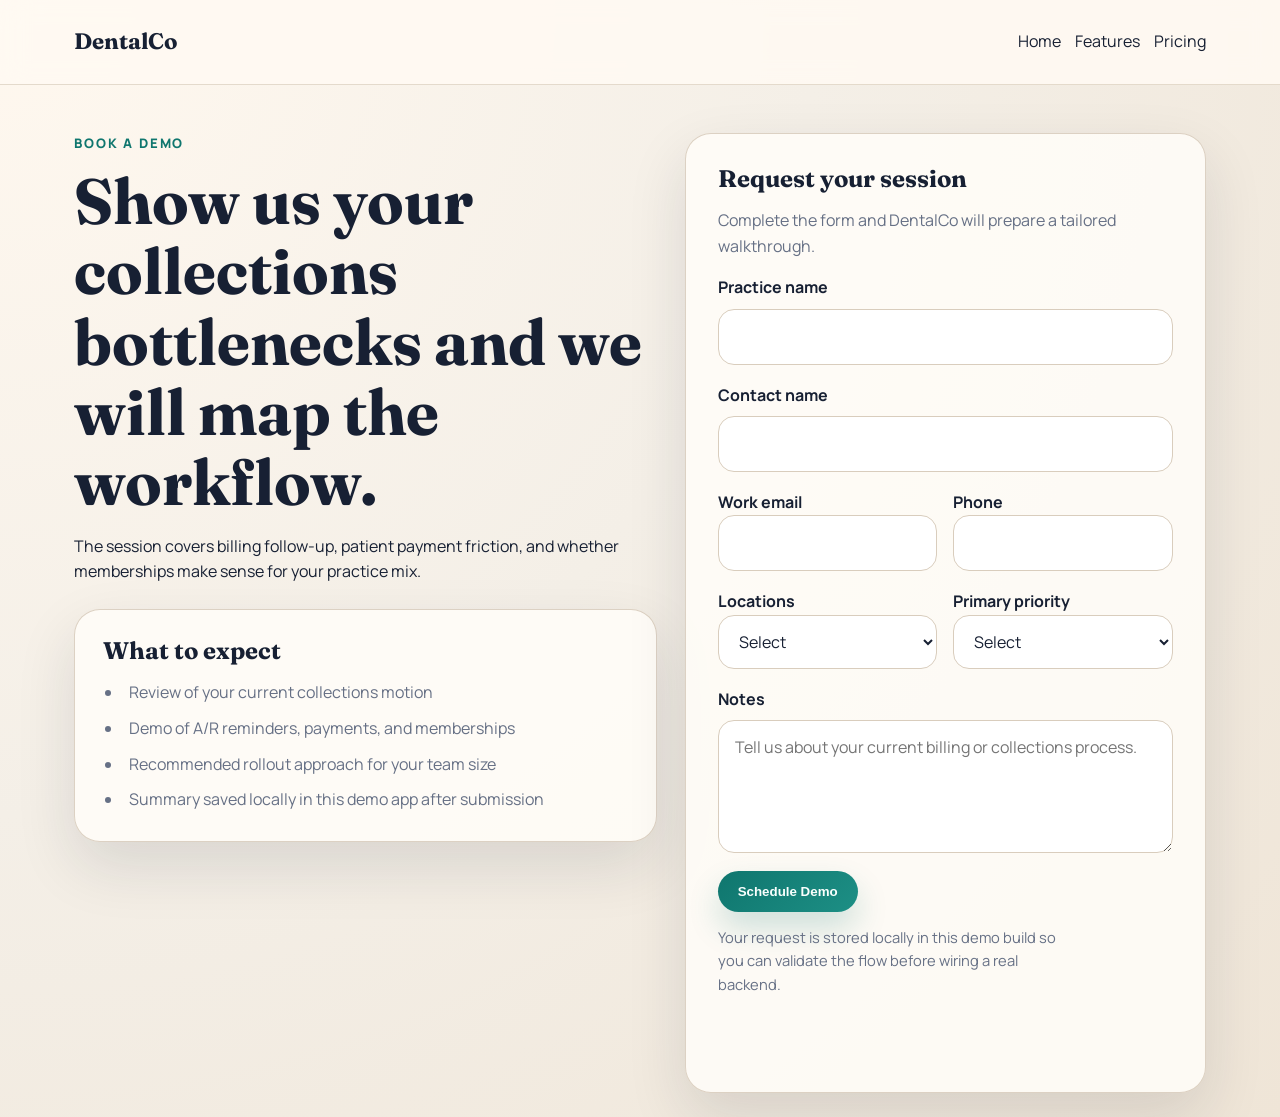
==== demo.html @ d05472b6 "Add files via upload" ====
<!DOCTYPE html>
<html lang="en">
<head>
<meta charset="UTF-8">
<meta name="viewport" content="width=device-width, initial-scale=1.0">
<meta name="description" content="Book a DentalCo demo to review collections workflows, patient payments, and membership opportunities.">
<title>Book Demo | DentalCo</title>
<link rel="stylesheet" href="styles.css">
</head>
<body>
<header class="navbar">
<div class="container nav-content">
<a href="index.html" class="logo">DentalCo</a>
<nav aria-label="Primary navigation">
<a href="index.html">Home</a>
<a href="features.html">Features</a>
<a href="pricing.html">Pricing</a>
</nav>
</div>
</header>

<section class="contact container demo-layout">
<div class="demo-copy">
<p class="eyebrow">Book a demo</p>
<h1>Show us your collections bottlenecks and we will map the workflow.</h1>
<p>The session covers billing follow-up, patient payment friction, and whether memberships make sense for your practice mix.</p>
<div class="demo-benefits card">
<h2>What to expect</h2>
<ul class="feature-checklist">
<li>Review of your current collections motion</li>
<li>Demo of A/R reminders, payments, and memberships</li>
<li>Recommended rollout approach for your team size</li>
<li>Summary saved locally in this demo app after submission</li>
</ul>
</div>
</div>
<div class="card form-card">
<h2>Request your session</h2>
<p class="form-intro">Complete the form and DentalCo will prepare a tailored walkthrough.</p>
<form id="demoForm" novalidate>
<div class="field-group">
<label for="practiceName">Practice name</label>
<input id="practiceName" name="practiceName" type="text" autocomplete="organization" required>
</div>
<div class="field-group">
<label for="contactName">Contact name</label>
<input id="contactName" name="contactName" type="text" autocomplete="name" required>
</div>
<div class="field-group two-column">
<div>
<label for="email">Work email</label>
<input id="email" name="email" type="email" autocomplete="email" required>
</div>
<div>
<label for="phone">Phone</label>
<input id="phone" name="phone" type="tel" autocomplete="tel">
</div>
</div>
<div class="field-group two-column">
<div>
<label for="locations">Locations</label>
<select id="locations" name="locations" required>
<option value="">Select</option>
<option value="1">1 location</option>
<option value="2-5">2-5 locations</option>
<option value="6-15">6-15 locations</option>
<option value="16+">16+ locations</option>
</select>
</div>
<div>
<label for="priority">Primary priority</label>
<select id="priority" name="priority" required>
<option value="">Select</option>
<option value="collections">Improve collections</option>
<option value="payments">Modernize patient payments</option>
<option value="memberships">Launch memberships</option>
<option value="reporting">Improve reporting visibility</option>
</select>
</div>
</div>
<div class="field-group">
<label for="notes">Notes</label>
<textarea id="notes" name="notes" rows="4" placeholder="Tell us about your current billing or collections process."></textarea>
</div>
<div class="form-actions">
<button type="submit" class="button-link">Schedule Demo</button>
<p class="privacy-note">Your request is stored locally in this demo build so you can validate the flow before wiring a real backend.</p>
</div>
<p id="formMessage" class="form-message" role="status" aria-live="polite"></p>
<section id="submissionSummary" class="submission-summary" aria-live="polite" hidden>
<h3>Latest saved request</h3>
<dl></dl>
</section>
</form>
</div>
</section>

<script src="script.js"></script>
</body>
</html>
---- styles.css ----
@import url('https://fonts.googleapis.com/css2?family=Manrope:wght@400;500;600;700;800&family=Fraunces:wght@600;700&display=swap');

:root {
--primary:#0f766e;
--primary-dark:#0b5c57;
--accent:#f59e0b;
--bg:#f4efe7;
--surface:#fffaf3;
--card:#fffdf8;
--text:#172033;
--muted:#667085;
--border:#d9cdbd;
--shadow:0 24px 60px rgba(23,32,51,0.12);
}

*{box-sizing:border-box;}
html{scroll-behavior:smooth;}
body{margin:0;font-family:'Manrope',sans-serif;background:radial-gradient(circle at top left,#fff8ef 0%,var(--bg) 48%,#efe5d7 100%);color:var(--text);line-height:1.6;}
a{color:inherit;}
h1,h2,h3{font-family:'Fraunces',serif;line-height:1.1;margin:0 0 16px;}
p{margin:0 0 16px;}
ul{margin:0;padding-left:20px;}
.container{max-width:1180px;margin:auto;padding:24px;}
.navbar{position:sticky;top:0;z-index:10;background:rgba(255,250,243,0.88);backdrop-filter:blur(14px);border-bottom:1px solid rgba(217,205,189,0.7);}
.nav-content{display:flex;justify-content:space-between;align-items:center;gap:24px;}
.logo{font-family:'Fraunces',serif;font-size:1.4rem;font-weight:700;text-decoration:none;}
.navbar nav{display:flex;align-items:center;flex-wrap:wrap;gap:14px;}
.navbar a{text-decoration:none;}
.eyebrow,.feature-tag,.plan-name{font-size:0.82rem;font-weight:800;letter-spacing:0.14em;text-transform:uppercase;color:var(--primary);margin-bottom:12px;}
.cta,.button-link{display:inline-flex;align-items:center;justify-content:center;border:none;border-radius:999px;background:linear-gradient(135deg,var(--primary),#1d8f85);color:#f9fffd;padding:13px 20px;font-weight:700;text-decoration:none;cursor:pointer;box-shadow:0 16px 32px rgba(15,118,110,0.2);transition:transform 180ms ease, box-shadow 180ms ease, background 180ms ease;}
.button-link:hover,.cta:hover{transform:translateY(-1px);box-shadow:0 20px 36px rgba(15,118,110,0.24);}
.button-link.secondary{background:transparent;color:var(--text);border:1px solid var(--border);box-shadow:none;}
.hero{padding:72px 0 48px;}
.hero-layout{display:grid;grid-template-columns:minmax(0,1.15fr) minmax(320px,0.85fr);gap:32px;align-items:start;}
.hero-copy h1,.page-header h1{font-size:clamp(2.6rem,6vw,4.8rem);max-width:12ch;}
.hero-text{font-size:1.08rem;max-width:58ch;color:var(--muted);}
.hero-actions,.section-actions,.form-actions{display:flex;align-items:center;gap:14px;flex-wrap:wrap;}
.hero-points{display:grid;gap:10px;margin-top:26px;color:var(--muted);}
.hero-panel{display:grid;gap:18px;}
.metric-card,.card{background:rgba(255,253,248,0.86);border:1px solid rgba(217,205,189,0.9);border-radius:26px;padding:24px;box-shadow:var(--shadow);}
.metric-card strong{display:block;font-size:3.4rem;line-height:1;margin:12px 0;}
.metric-label{color:var(--muted);font-weight:700;}
.metric-grid{display:grid;grid-template-columns:repeat(2,minmax(0,1fr));gap:16px;}
.compact span,.pricing-card span{display:block;color:var(--muted);font-weight:700;}
.compact strong{display:block;font-size:1.7rem;margin:8px 0 10px;}
.grid{display:grid;grid-template-columns:repeat(auto-fit,minmax(260px,1fr));gap:24px;}
.card{padding:28px;}
.trust,.features-preview,.testimonials,.final-cta,.pricing,.pricing-notes,.feature-list,.contact{padding-top:24px;padding-bottom:24px;}
.trust-grid{display:grid;grid-template-columns:repeat(auto-fit,minmax(220px,1fr));gap:18px;margin-top:24px;}
.trust-grid article{padding:20px;border:1px solid var(--border);border-radius:20px;background:rgba(255,255,255,0.42);}
.text-link{font-weight:800;text-decoration:none;color:var(--primary-dark);}
.section-heading{max-width:700px;margin-bottom:24px;}
.quote-card p{font-size:1.05rem;}
.quote-card span{color:var(--muted);font-weight:700;}
.cta-panel{display:flex;align-items:center;justify-content:space-between;gap:24px;}
.page-header{padding-top:48px;padding-bottom:12px;}
.feature-list{display:grid;gap:18px;}
.feature-block{display:grid;gap:12px;}
.ar-showcase{--feature-accent:var(--primary);--feature-accent-dark:var(--primary-dark);--feature-accent-border:rgba(15,118,110,0.25);--feature-accent-soft:rgba(15,118,110,0.08);--feature-accent-soft-strong:rgba(15,118,110,0.14);--feature-surface-top:rgba(255,253,248,0.96);--feature-surface-bottom:rgba(247,243,236,0.92);gap:28px;padding:36px;background:linear-gradient(180deg,var(--feature-surface-top) 0%,var(--feature-surface-bottom) 100%);}
.feature-accent-ar{--feature-accent:var(--primary);--feature-accent-dark:var(--primary-dark);--feature-accent-border:rgba(15,118,110,0.25);--feature-accent-soft:rgba(15,118,110,0.08);--feature-accent-soft-strong:rgba(15,118,110,0.14);--feature-surface-top:rgba(255,253,248,0.96);--feature-surface-bottom:rgba(247,243,236,0.92);}
.feature-accent-billing{--feature-accent:#8a5a16;--feature-accent-dark:#6f4510;--feature-accent-border:rgba(138,90,22,0.26);--feature-accent-soft:rgba(245,158,11,0.10);--feature-accent-soft-strong:rgba(245,158,11,0.18);--feature-surface-top:rgba(255,250,240,0.98);--feature-surface-bottom:rgba(248,238,219,0.95);}
.feature-accent-membership{--feature-accent:#8f3b52;--feature-accent-dark:#6f2c3f;--feature-accent-border:rgba(143,59,82,0.26);--feature-accent-soft:rgba(143,59,82,0.08);--feature-accent-soft-strong:rgba(143,59,82,0.16);--feature-surface-top:rgba(255,249,250,0.98);--feature-surface-bottom:rgba(245,232,236,0.95);}
.feature-accent-analytics{--feature-accent:#3559a6;--feature-accent-dark:#294788;--feature-accent-border:rgba(53,89,166,0.26);--feature-accent-soft:rgba(53,89,166,0.08);--feature-accent-soft-strong:rgba(53,89,166,0.16);--feature-surface-top:rgba(248,251,255,0.98);--feature-surface-bottom:rgba(232,239,250,0.95);}
.ar-showcase-panel{display:grid;gap:22px;}
.ar-showcase-summary{display:grid;gap:18px;cursor:pointer;list-style:none;}
.ar-showcase-summary::-webkit-details-marker{display:none;}
.ar-showcase-summary::marker{content:"";}
.ar-showcase-panel.is-animating{overflow:hidden;}
.ar-showcase-copy{display:grid;gap:14px;max-width:860px;}
.ar-showcase .feature-tag{color:var(--feature-accent);}
.ar-showcase-text{font-size:1.08rem;max-width:68ch;}
.ar-summary-hint{display:inline-flex;align-items:center;gap:10px;font-size:0.95rem;font-weight:800;letter-spacing:0.04em;color:var(--feature-accent-dark);}
.ar-summary-hint::after{content:"+";display:inline-flex;align-items:center;justify-content:center;width:32px;height:32px;border-radius:999px;border:1px solid var(--feature-accent-border);background:var(--feature-accent-soft);font-size:1.2rem;line-height:1;transition:transform 180ms ease, background 180ms ease;}
.ar-showcase-panel[open] .ar-summary-hint::after{content:"−";transform:rotate(180deg);background:var(--feature-accent-soft-strong);}
.ar-showcase-content{display:grid;gap:22px;overflow:hidden;transform-origin:top;will-change:height,opacity;transition:height 280ms ease,opacity 220ms ease;}
.ar-feature-grid{display:grid;grid-template-columns:repeat(4,minmax(0,1fr));gap:18px;}
.ar-feature-item{padding:22px;border-radius:20px;border:1px solid rgba(217,205,189,0.95);background:rgba(255,250,243,0.92);}
.ar-feature-item h3{font-size:1.25rem;color:var(--feature-accent-dark);margin-bottom:10px;}
.ar-feature-item p{margin:0;color:var(--muted);}
.ar-showcase-actions{display:flex;align-items:center;justify-content:flex-start;}
.ar-showcase-actions .button-link{background:linear-gradient(135deg,var(--feature-accent),var(--feature-accent-dark));box-shadow:0 16px 32px color-mix(in srgb, var(--feature-accent) 28%, transparent);}
.ar-showcase-actions .button-link:hover{box-shadow:0 20px 36px color-mix(in srgb, var(--feature-accent) 34%, transparent);}
.pricing-card{position:relative;display:flex;flex-direction:column;gap:16px;}
.pricing-card h2{font-size:3rem;}
.pricing-card.popular{outline:2px solid rgba(15,118,110,0.22);transform:translateY(-6px);}
.feature-checklist{display:grid;gap:10px;color:var(--muted);margin:0;}
.feature-checklist li{padding-left:6px;}
.pricing-notes{display:grid;grid-template-columns:repeat(auto-fit,minmax(280px,1fr));gap:24px;}
.demo-layout{display:grid;grid-template-columns:minmax(0,0.95fr) minmax(320px,0.85fr);gap:28px;align-items:start;padding-top:48px;}
.demo-copy h1{font-size:clamp(2.2rem,5vw,4rem);max-width:14ch;}
.demo-benefits{margin-top:24px;}
.form-card{padding:32px;}
.form-intro{color:var(--muted);}
.field-group{display:grid;gap:8px;margin-bottom:18px;}
.field-group.two-column{grid-template-columns:repeat(2,minmax(0,1fr));gap:16px;}
.field-group label{font-weight:700;}
.field-group input,.field-group select,.field-group textarea{width:100%;padding:14px 16px;border-radius:16px;border:1px solid var(--border);background:#fff;color:var(--text);font:inherit;}
.field-group input:focus,.field-group select:focus,.field-group textarea:focus{outline:2px solid rgba(15,118,110,0.18);border-color:var(--primary);}
.privacy-note{font-size:0.92rem;color:var(--muted);max-width:38ch;}
.form-message{min-height:24px;margin-top:8px;font-weight:700;}
.form-message.is-success{color:var(--primary-dark);}
.form-message.is-error{color:#b42318;}
.submission-summary{margin-top:22px;padding:20px;border-radius:20px;background:rgba(15,118,110,0.08);border:1px solid rgba(15,118,110,0.16);}
.submission-summary dl{display:grid;grid-template-columns:max-content 1fr;gap:10px 14px;margin:0;}
.submission-summary dt{font-weight:800;}
.submission-summary dd{margin:0;color:var(--muted);}
.footer{text-align:center;padding:34px 24px 44px;margin-top:36px;color:var(--muted);}

@media (max-width: 820px){
	.nav-content,.cta-panel,.hero-layout,.demo-layout,.field-group.two-column{grid-template-columns:1fr;display:grid;}
	.nav-content{justify-content:stretch;}
	.navbar nav{gap:10px;}
	.hero{padding-top:48px;}
	.ar-feature-grid{grid-template-columns:repeat(2,minmax(0,1fr));}
	.metric-grid{grid-template-columns:1fr;}
	.cta-panel{justify-items:start;}
}

@media (max-width: 560px){
	.container{padding:20px;}
	.hero-copy h1,.page-header h1,.demo-copy h1{font-size:2.4rem;}
	.card,.form-card,.metric-card{padding:22px;}
	.ar-showcase{padding:28px;}
	.ar-feature-grid{grid-template-columns:1fr;}
	.navbar nav{display:grid;grid-template-columns:repeat(2,minmax(0,1fr));width:100%;}
	.navbar nav a{padding:10px 0;}
	.button-link,.cta{width:100%;}
	.submission-summary dl{grid-template-columns:1fr;}
}
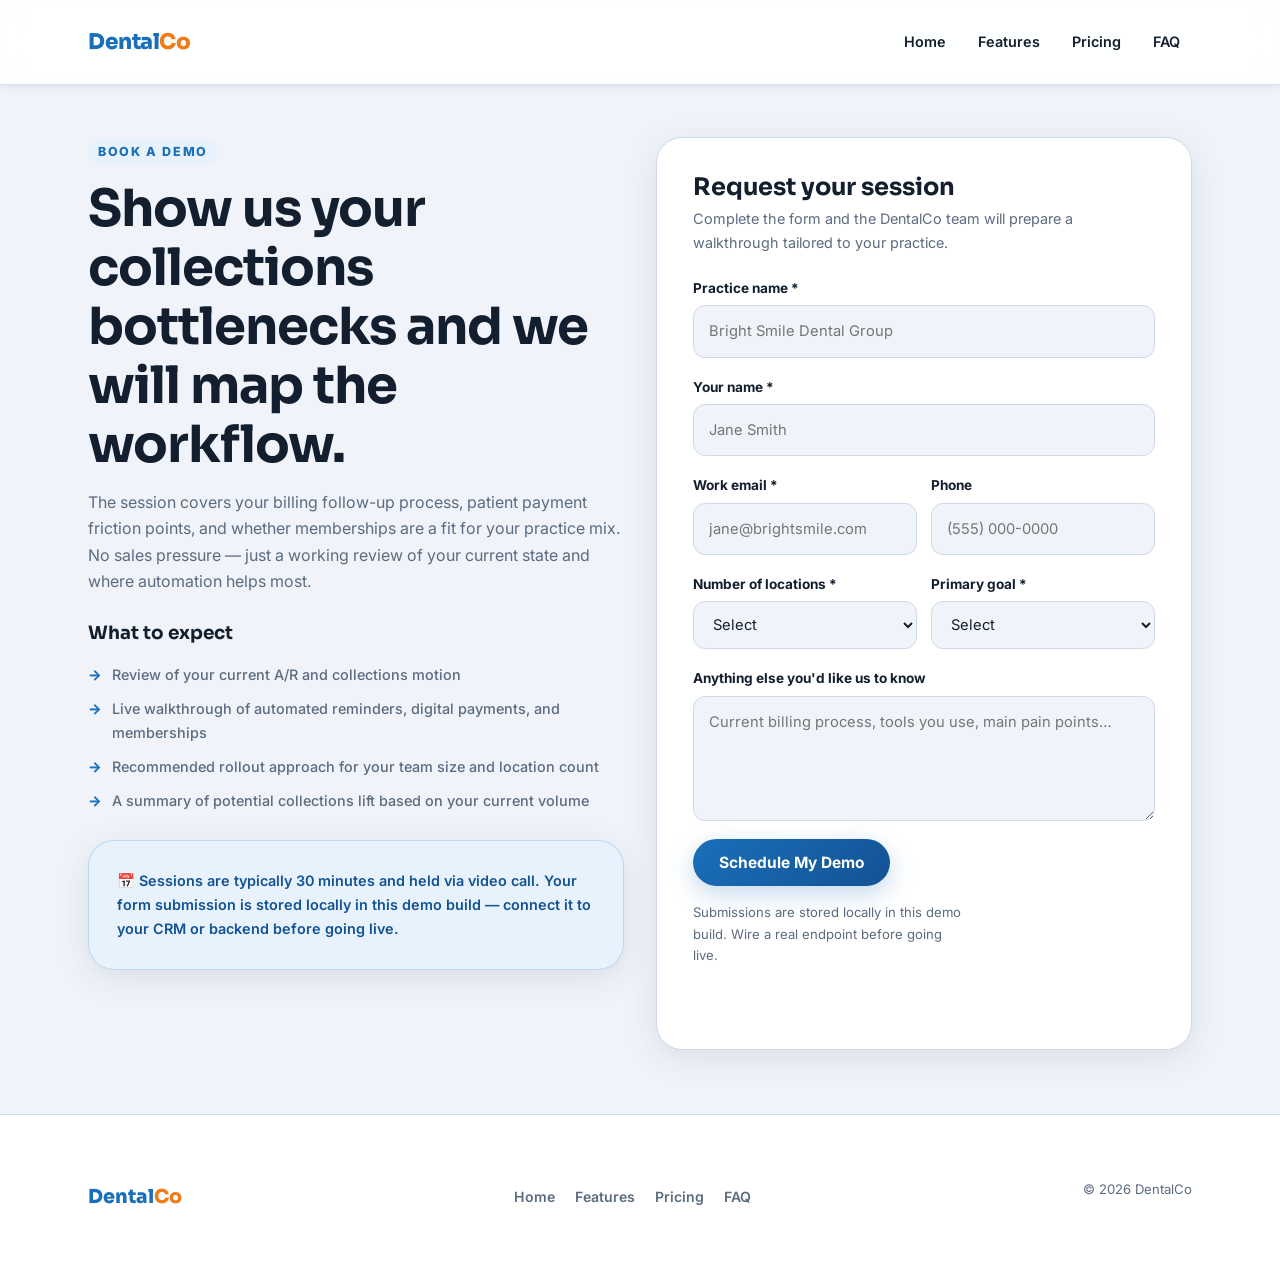
==== commit 02d18a4d: "Add updated DentalCo v2 site: index, features, pricing, demo, faq, styles, script Agent-Logs-Url: ht" ====
--- a/demo.html
+++ b/demo.html
@@ -1,100 +1,129 @@
 <!DOCTYPE html>
 <html lang="en">
 <head>
-<meta charset="UTF-8">
-<meta name="viewport" content="width=device-width, initial-scale=1.0">
-<meta name="description" content="Book a DentalCo demo to review collections workflows, patient payments, and membership opportunities.">
-<title>Book Demo | DentalCo</title>
-<link rel="stylesheet" href="styles.css">
+  <meta charset="UTF-8" />
+  <meta name="viewport" content="width=device-width, initial-scale=1.0" />
+  <meta name="description" content="Book a DentalCo demo to review your collections workflow, patient payment friction, and membership revenue opportunities." />
+  <title>Book Demo | DentalCo</title>
+  <link rel="stylesheet" href="styles.css" />
 </head>
 <body>
+
 <header class="navbar">
-<div class="container nav-content">
-<a href="index.html" class="logo">DentalCo</a>
-<nav aria-label="Primary navigation">
-<a href="index.html">Home</a>
-<a href="features.html">Features</a>
-<a href="pricing.html">Pricing</a>
-</nav>
-</div>
+  <div class="container nav-content">
+    <a href="index.html" class="logo">Dental<span>Co</span></a>
+    <nav aria-label="Primary navigation">
+      <a href="index.html">Home</a>
+      <a href="features.html">Features</a>
+      <a href="pricing.html">Pricing</a>
+      <a href="faq.html">FAQ</a>
+    </nav>
+  </div>
 </header>
 
-<section class="contact container demo-layout">
-<div class="demo-copy">
-<p class="eyebrow">Book a demo</p>
-<h1>Show us your collections bottlenecks and we will map the workflow.</h1>
-<p>The session covers billing follow-up, patient payment friction, and whether memberships make sense for your practice mix.</p>
-<div class="demo-benefits card">
-<h2>What to expect</h2>
-<ul class="feature-checklist">
-<li>Review of your current collections motion</li>
-<li>Demo of A/R reminders, payments, and memberships</li>
-<li>Recommended rollout approach for your team size</li>
-<li>Summary saved locally in this demo app after submission</li>
-</ul>
-</div>
-</div>
-<div class="card form-card">
-<h2>Request your session</h2>
-<p class="form-intro">Complete the form and DentalCo will prepare a tailored walkthrough.</p>
-<form id="demoForm" novalidate>
-<div class="field-group">
-<label for="practiceName">Practice name</label>
-<input id="practiceName" name="practiceName" type="text" autocomplete="organization" required>
-</div>
-<div class="field-group">
-<label for="contactName">Contact name</label>
-<input id="contactName" name="contactName" type="text" autocomplete="name" required>
-</div>
-<div class="field-group two-column">
-<div>
-<label for="email">Work email</label>
-<input id="email" name="email" type="email" autocomplete="email" required>
-</div>
-<div>
-<label for="phone">Phone</label>
-<input id="phone" name="phone" type="tel" autocomplete="tel">
-</div>
-</div>
-<div class="field-group two-column">
-<div>
-<label for="locations">Locations</label>
-<select id="locations" name="locations" required>
-<option value="">Select</option>
-<option value="1">1 location</option>
-<option value="2-5">2-5 locations</option>
-<option value="6-15">6-15 locations</option>
-<option value="16+">16+ locations</option>
-</select>
-</div>
-<div>
-<label for="priority">Primary priority</label>
-<select id="priority" name="priority" required>
-<option value="">Select</option>
-<option value="collections">Improve collections</option>
-<option value="payments">Modernize patient payments</option>
-<option value="memberships">Launch memberships</option>
-<option value="reporting">Improve reporting visibility</option>
-</select>
-</div>
-</div>
-<div class="field-group">
-<label for="notes">Notes</label>
-<textarea id="notes" name="notes" rows="4" placeholder="Tell us about your current billing or collections process."></textarea>
-</div>
-<div class="form-actions">
-<button type="submit" class="button-link">Schedule Demo</button>
-<p class="privacy-note">Your request is stored locally in this demo build so you can validate the flow before wiring a real backend.</p>
-</div>
-<p id="formMessage" class="form-message" role="status" aria-live="polite"></p>
-<section id="submissionSummary" class="submission-summary" aria-live="polite" hidden>
-<h3>Latest saved request</h3>
-<dl></dl>
+<section class="demo-layout container">
+  <div class="demo-copy">
+    <span class="eyebrow">Book a demo</span>
+    <h1>Show us your collections bottlenecks and we will map the workflow.</h1>
+    <p>The session covers your billing follow-up process, patient payment friction points, and whether memberships are a fit for your practice mix. No sales pressure — just a working review of your current state and where automation helps most.</p>
+
+    <h2 style="font-size:1.15rem; margin-top:28px;">What to expect</h2>
+    <ul class="benefit-list">
+      <li>Review of your current A/R and collections motion</li>
+      <li>Live walkthrough of automated reminders, digital payments, and memberships</li>
+      <li>Recommended rollout approach for your team size and location count</li>
+      <li>A summary of potential collections lift based on your current volume</li>
+    </ul>
+
+    <div class="card" style="margin-top:28px; background:var(--primary-light); border-color:rgba(26,111,186,0.2);">
+      <p style="margin:0; font-size:0.9rem; font-weight:600; color:var(--primary-dark);">📅 Sessions are typically 30 minutes and held via video call. Your form submission is stored locally in this demo build — connect it to your CRM or backend before going live.</p>
+    </div>
+  </div>
+
+  <div class="card form-card">
+    <h2>Request your session</h2>
+    <p class="form-intro">Complete the form and the DentalCo team will prepare a walkthrough tailored to your practice.</p>
+
+    <form id="demoForm" novalidate>
+
+      <div class="field-group">
+        <label for="practiceName">Practice name <span aria-hidden="true">*</span></label>
+        <input id="practiceName" name="practiceName" type="text" autocomplete="organization" required placeholder="Bright Smile Dental Group" />
+      </div>
+
+      <div class="field-group">
+        <label for="contactName">Your name <span aria-hidden="true">*</span></label>
+        <input id="contactName" name="contactName" type="text" autocomplete="name" required placeholder="Jane Smith" />
+      </div>
+
+      <div class="field-group two-col">
+        <div class="field-group">
+          <label for="email">Work email <span aria-hidden="true">*</span></label>
+          <input id="email" name="email" type="email" autocomplete="email" required placeholder="jane@brightsmile.com" />
+        </div>
+        <div class="field-group">
+          <label for="phone">Phone</label>
+          <input id="phone" name="phone" type="tel" autocomplete="tel" placeholder="(555) 000-0000" />
+        </div>
+      </div>
+
+      <div class="field-group two-col">
+        <div class="field-group">
+          <label for="locations">Number of locations <span aria-hidden="true">*</span></label>
+          <select id="locations" name="locations" required>
+            <option value="">Select</option>
+            <option value="1">1 location</option>
+            <option value="2-5">2–5 locations</option>
+            <option value="6-15">6–15 locations</option>
+            <option value="16+">16+ locations</option>
+          </select>
+        </div>
+        <div class="field-group">
+          <label for="priority">Primary goal <span aria-hidden="true">*</span></label>
+          <select id="priority" name="priority" required>
+            <option value="">Select</option>
+            <option value="collections">Improve collections rate</option>
+            <option value="payments">Modernise patient payments</option>
+            <option value="memberships">Launch membership plans</option>
+            <option value="reporting">Improve reporting visibility</option>
+          </select>
+        </div>
+      </div>
+
+      <div class="field-group">
+        <label for="notes">Anything else you'd like us to know</label>
+        <textarea id="notes" name="notes" rows="4" placeholder="Current billing process, tools you use, main pain points…"></textarea>
+      </div>
+
+      <div class="form-actions">
+        <button type="submit" class="btn">Schedule My Demo</button>
+        <p class="privacy-note">Submissions are stored locally in this demo build. Wire a real endpoint before going live.</p>
+      </div>
+
+      <p id="formMessage" class="form-message" role="status" aria-live="polite"></p>
+
+      <section id="submissionSummary" class="submission-summary" aria-live="polite" hidden>
+        <h3 style="margin:0 0 12px; font-size:0.95rem;">Latest saved request</h3>
+        <dl></dl>
+      </section>
+
+    </form>
+  </div>
 </section>
-</form>
-</div>
-</section>
+
+<footer class="footer">
+  <div class="footer-inner container">
+    <div class="footer-logo">Dental<span>Co</span></div>
+    <nav class="footer-nav" aria-label="Footer navigation">
+      <a href="index.html">Home</a>
+      <a href="features.html">Features</a>
+      <a href="pricing.html">Pricing</a>
+      <a href="faq.html">FAQ</a>
+    </nav>
+    <p class="footer-copy">© 2026 DentalCo</p>
+  </div>
+</footer>
 
 <script src="script.js"></script>
 </body>
-</html>+</html>
--- a/styles.css
+++ b/styles.css
@@ -1,129 +1,275 @@
-@import url('https://fonts.googleapis.com/css2?family=Manrope:wght@400;500;600;700;800&family=Fraunces:wght@600;700&display=swap');
+@import url('https://fonts.googleapis.com/css2?family=Inter:wght@400;500;600;700&family=Sora:wght@600;700;800&display=swap');
 
 :root {
---primary:#0f766e;
---primary-dark:#0b5c57;
---accent:#f59e0b;
---bg:#f4efe7;
---surface:#fffaf3;
---card:#fffdf8;
---text:#172033;
---muted:#667085;
---border:#d9cdbd;
---shadow:0 24px 60px rgba(23,32,51,0.12);
-}
-
-*{box-sizing:border-box;}
-html{scroll-behavior:smooth;}
-body{margin:0;font-family:'Manrope',sans-serif;background:radial-gradient(circle at top left,#fff8ef 0%,var(--bg) 48%,#efe5d7 100%);color:var(--text);line-height:1.6;}
-a{color:inherit;}
-h1,h2,h3{font-family:'Fraunces',serif;line-height:1.1;margin:0 0 16px;}
-p{margin:0 0 16px;}
-ul{margin:0;padding-left:20px;}
-.container{max-width:1180px;margin:auto;padding:24px;}
-.navbar{position:sticky;top:0;z-index:10;background:rgba(255,250,243,0.88);backdrop-filter:blur(14px);border-bottom:1px solid rgba(217,205,189,0.7);}
-.nav-content{display:flex;justify-content:space-between;align-items:center;gap:24px;}
-.logo{font-family:'Fraunces',serif;font-size:1.4rem;font-weight:700;text-decoration:none;}
-.navbar nav{display:flex;align-items:center;flex-wrap:wrap;gap:14px;}
-.navbar a{text-decoration:none;}
-.eyebrow,.feature-tag,.plan-name{font-size:0.82rem;font-weight:800;letter-spacing:0.14em;text-transform:uppercase;color:var(--primary);margin-bottom:12px;}
-.cta,.button-link{display:inline-flex;align-items:center;justify-content:center;border:none;border-radius:999px;background:linear-gradient(135deg,var(--primary),#1d8f85);color:#f9fffd;padding:13px 20px;font-weight:700;text-decoration:none;cursor:pointer;box-shadow:0 16px 32px rgba(15,118,110,0.2);transition:transform 180ms ease, box-shadow 180ms ease, background 180ms ease;}
-.button-link:hover,.cta:hover{transform:translateY(-1px);box-shadow:0 20px 36px rgba(15,118,110,0.24);}
-.button-link.secondary{background:transparent;color:var(--text);border:1px solid var(--border);box-shadow:none;}
-.hero{padding:72px 0 48px;}
-.hero-layout{display:grid;grid-template-columns:minmax(0,1.15fr) minmax(320px,0.85fr);gap:32px;align-items:start;}
-.hero-copy h1,.page-header h1{font-size:clamp(2.6rem,6vw,4.8rem);max-width:12ch;}
-.hero-text{font-size:1.08rem;max-width:58ch;color:var(--muted);}
-.hero-actions,.section-actions,.form-actions{display:flex;align-items:center;gap:14px;flex-wrap:wrap;}
-.hero-points{display:grid;gap:10px;margin-top:26px;color:var(--muted);}
-.hero-panel{display:grid;gap:18px;}
-.metric-card,.card{background:rgba(255,253,248,0.86);border:1px solid rgba(217,205,189,0.9);border-radius:26px;padding:24px;box-shadow:var(--shadow);}
-.metric-card strong{display:block;font-size:3.4rem;line-height:1;margin:12px 0;}
-.metric-label{color:var(--muted);font-weight:700;}
-.metric-grid{display:grid;grid-template-columns:repeat(2,minmax(0,1fr));gap:16px;}
-.compact span,.pricing-card span{display:block;color:var(--muted);font-weight:700;}
-.compact strong{display:block;font-size:1.7rem;margin:8px 0 10px;}
-.grid{display:grid;grid-template-columns:repeat(auto-fit,minmax(260px,1fr));gap:24px;}
-.card{padding:28px;}
-.trust,.features-preview,.testimonials,.final-cta,.pricing,.pricing-notes,.feature-list,.contact{padding-top:24px;padding-bottom:24px;}
-.trust-grid{display:grid;grid-template-columns:repeat(auto-fit,minmax(220px,1fr));gap:18px;margin-top:24px;}
-.trust-grid article{padding:20px;border:1px solid var(--border);border-radius:20px;background:rgba(255,255,255,0.42);}
-.text-link{font-weight:800;text-decoration:none;color:var(--primary-dark);}
-.section-heading{max-width:700px;margin-bottom:24px;}
-.quote-card p{font-size:1.05rem;}
-.quote-card span{color:var(--muted);font-weight:700;}
-.cta-panel{display:flex;align-items:center;justify-content:space-between;gap:24px;}
-.page-header{padding-top:48px;padding-bottom:12px;}
-.feature-list{display:grid;gap:18px;}
-.feature-block{display:grid;gap:12px;}
-.ar-showcase{--feature-accent:var(--primary);--feature-accent-dark:var(--primary-dark);--feature-accent-border:rgba(15,118,110,0.25);--feature-accent-soft:rgba(15,118,110,0.08);--feature-accent-soft-strong:rgba(15,118,110,0.14);--feature-surface-top:rgba(255,253,248,0.96);--feature-surface-bottom:rgba(247,243,236,0.92);gap:28px;padding:36px;background:linear-gradient(180deg,var(--feature-surface-top) 0%,var(--feature-surface-bottom) 100%);}
-.feature-accent-ar{--feature-accent:var(--primary);--feature-accent-dark:var(--primary-dark);--feature-accent-border:rgba(15,118,110,0.25);--feature-accent-soft:rgba(15,118,110,0.08);--feature-accent-soft-strong:rgba(15,118,110,0.14);--feature-surface-top:rgba(255,253,248,0.96);--feature-surface-bottom:rgba(247,243,236,0.92);}
-.feature-accent-billing{--feature-accent:#8a5a16;--feature-accent-dark:#6f4510;--feature-accent-border:rgba(138,90,22,0.26);--feature-accent-soft:rgba(245,158,11,0.10);--feature-accent-soft-strong:rgba(245,158,11,0.18);--feature-surface-top:rgba(255,250,240,0.98);--feature-surface-bottom:rgba(248,238,219,0.95);}
-.feature-accent-membership{--feature-accent:#8f3b52;--feature-accent-dark:#6f2c3f;--feature-accent-border:rgba(143,59,82,0.26);--feature-accent-soft:rgba(143,59,82,0.08);--feature-accent-soft-strong:rgba(143,59,82,0.16);--feature-surface-top:rgba(255,249,250,0.98);--feature-surface-bottom:rgba(245,232,236,0.95);}
-.feature-accent-analytics{--feature-accent:#3559a6;--feature-accent-dark:#294788;--feature-accent-border:rgba(53,89,166,0.26);--feature-accent-soft:rgba(53,89,166,0.08);--feature-accent-soft-strong:rgba(53,89,166,0.16);--feature-surface-top:rgba(248,251,255,0.98);--feature-surface-bottom:rgba(232,239,250,0.95);}
-.ar-showcase-panel{display:grid;gap:22px;}
-.ar-showcase-summary{display:grid;gap:18px;cursor:pointer;list-style:none;}
-.ar-showcase-summary::-webkit-details-marker{display:none;}
-.ar-showcase-summary::marker{content:"";}
-.ar-showcase-panel.is-animating{overflow:hidden;}
-.ar-showcase-copy{display:grid;gap:14px;max-width:860px;}
-.ar-showcase .feature-tag{color:var(--feature-accent);}
-.ar-showcase-text{font-size:1.08rem;max-width:68ch;}
-.ar-summary-hint{display:inline-flex;align-items:center;gap:10px;font-size:0.95rem;font-weight:800;letter-spacing:0.04em;color:var(--feature-accent-dark);}
-.ar-summary-hint::after{content:"+";display:inline-flex;align-items:center;justify-content:center;width:32px;height:32px;border-radius:999px;border:1px solid var(--feature-accent-border);background:var(--feature-accent-soft);font-size:1.2rem;line-height:1;transition:transform 180ms ease, background 180ms ease;}
-.ar-showcase-panel[open] .ar-summary-hint::after{content:"−";transform:rotate(180deg);background:var(--feature-accent-soft-strong);}
-.ar-showcase-content{display:grid;gap:22px;overflow:hidden;transform-origin:top;will-change:height,opacity;transition:height 280ms ease,opacity 220ms ease;}
-.ar-feature-grid{display:grid;grid-template-columns:repeat(4,minmax(0,1fr));gap:18px;}
-.ar-feature-item{padding:22px;border-radius:20px;border:1px solid rgba(217,205,189,0.95);background:rgba(255,250,243,0.92);}
-.ar-feature-item h3{font-size:1.25rem;color:var(--feature-accent-dark);margin-bottom:10px;}
-.ar-feature-item p{margin:0;color:var(--muted);}
-.ar-showcase-actions{display:flex;align-items:center;justify-content:flex-start;}
-.ar-showcase-actions .button-link{background:linear-gradient(135deg,var(--feature-accent),var(--feature-accent-dark));box-shadow:0 16px 32px color-mix(in srgb, var(--feature-accent) 28%, transparent);}
-.ar-showcase-actions .button-link:hover{box-shadow:0 20px 36px color-mix(in srgb, var(--feature-accent) 34%, transparent);}
-.pricing-card{position:relative;display:flex;flex-direction:column;gap:16px;}
-.pricing-card h2{font-size:3rem;}
-.pricing-card.popular{outline:2px solid rgba(15,118,110,0.22);transform:translateY(-6px);}
-.feature-checklist{display:grid;gap:10px;color:var(--muted);margin:0;}
-.feature-checklist li{padding-left:6px;}
-.pricing-notes{display:grid;grid-template-columns:repeat(auto-fit,minmax(280px,1fr));gap:24px;}
-.demo-layout{display:grid;grid-template-columns:minmax(0,0.95fr) minmax(320px,0.85fr);gap:28px;align-items:start;padding-top:48px;}
-.demo-copy h1{font-size:clamp(2.2rem,5vw,4rem);max-width:14ch;}
-.demo-benefits{margin-top:24px;}
-.form-card{padding:32px;}
-.form-intro{color:var(--muted);}
-.field-group{display:grid;gap:8px;margin-bottom:18px;}
-.field-group.two-column{grid-template-columns:repeat(2,minmax(0,1fr));gap:16px;}
-.field-group label{font-weight:700;}
-.field-group input,.field-group select,.field-group textarea{width:100%;padding:14px 16px;border-radius:16px;border:1px solid var(--border);background:#fff;color:var(--text);font:inherit;}
-.field-group input:focus,.field-group select:focus,.field-group textarea:focus{outline:2px solid rgba(15,118,110,0.18);border-color:var(--primary);}
-.privacy-note{font-size:0.92rem;color:var(--muted);max-width:38ch;}
-.form-message{min-height:24px;margin-top:8px;font-weight:700;}
-.form-message.is-success{color:var(--primary-dark);}
-.form-message.is-error{color:#b42318;}
-.submission-summary{margin-top:22px;padding:20px;border-radius:20px;background:rgba(15,118,110,0.08);border:1px solid rgba(15,118,110,0.16);}
-.submission-summary dl{display:grid;grid-template-columns:max-content 1fr;gap:10px 14px;margin:0;}
-.submission-summary dt{font-weight:800;}
-.submission-summary dd{margin:0;color:var(--muted);}
-.footer{text-align:center;padding:34px 24px 44px;margin-top:36px;color:var(--muted);}
-
-@media (max-width: 820px){
-	.nav-content,.cta-panel,.hero-layout,.demo-layout,.field-group.two-column{grid-template-columns:1fr;display:grid;}
-	.nav-content{justify-content:stretch;}
-	.navbar nav{gap:10px;}
-	.hero{padding-top:48px;}
-	.ar-feature-grid{grid-template-columns:repeat(2,minmax(0,1fr));}
-	.metric-grid{grid-template-columns:1fr;}
-	.cta-panel{justify-items:start;}
-}
-
-@media (max-width: 560px){
-	.container{padding:20px;}
-	.hero-copy h1,.page-header h1,.demo-copy h1{font-size:2.4rem;}
-	.card,.form-card,.metric-card{padding:22px;}
-	.ar-showcase{padding:28px;}
-	.ar-feature-grid{grid-template-columns:1fr;}
-	.navbar nav{display:grid;grid-template-columns:repeat(2,minmax(0,1fr));width:100%;}
-	.navbar nav a{padding:10px 0;}
-	.button-link,.cta{width:100%;}
-	.submission-summary dl{grid-template-columns:1fr;}
-}
+  --primary: #1a6fba;
+  --primary-dark: #135293;
+  --primary-light: #e8f2fc;
+  --accent: #f07d1a;
+  --accent-light: #fef3e8;
+  --bg: #f0f4fa;
+  --surface: #ffffff;
+  --card: #ffffff;
+  --text: #131f2e;
+  --muted: #5c6b80;
+  --border: #d0d9e8;
+  --success: #0e7c4a;
+  --shadow-sm: 0 2px 8px rgba(19,31,46,0.08);
+  --shadow: 0 8px 32px rgba(19,31,46,0.10);
+  --shadow-lg: 0 20px 56px rgba(19,31,46,0.13);
+  --radius: 18px;
+  --radius-lg: 26px;
+}
+
+*, *::before, *::after { box-sizing: border-box; }
+html { scroll-behavior: smooth; }
+body {
+  margin: 0;
+  font-family: 'Inter', sans-serif;
+  background: var(--bg);
+  color: var(--text);
+  line-height: 1.65;
+}
+a { color: inherit; }
+h1, h2, h3, h4 { font-family: 'Sora', sans-serif; line-height: 1.15; margin: 0 0 14px; }
+p { margin: 0 0 14px; }
+ul { margin: 0; padding-left: 20px; }
+
+/* ── Layout ────────────────────────────────────────────── */
+.container { max-width: 1160px; margin: auto; padding: 24px 28px; }
+
+/* ── Navbar ─────────────────────────────────────────────── */
+.navbar {
+  position: sticky;
+  top: 0;
+  z-index: 20;
+  background: rgba(255,255,255,0.92);
+  backdrop-filter: blur(16px);
+  border-bottom: 1px solid rgba(208,217,232,0.8);
+  box-shadow: var(--shadow-sm);
+}
+.nav-content { display: flex; justify-content: space-between; align-items: center; gap: 20px; }
+.logo { font-family: 'Sora', sans-serif; font-size: 1.35rem; font-weight: 800; text-decoration: none; color: var(--primary); letter-spacing: -0.02em; }
+.logo span { color: var(--accent); }
+.navbar nav { display: flex; align-items: center; flex-wrap: wrap; gap: 8px; }
+.navbar nav a { text-decoration: none; font-weight: 600; font-size: 0.9rem; padding: 6px 12px; border-radius: 8px; transition: background 150ms, color 150ms; }
+.navbar nav a:hover { background: var(--primary-light); color: var(--primary); }
+
+/* ── Buttons ─────────────────────────────────────────────── */
+.btn, .button-link {
+  display: inline-flex; align-items: center; justify-content: center; gap: 7px;
+  border: none; border-radius: 999px;
+  background: linear-gradient(135deg, var(--primary), var(--primary-dark));
+  color: #fff;
+  padding: 14px 26px;
+  font-family: 'Inter', sans-serif;
+  font-weight: 700;
+  font-size: 0.97rem;
+  text-decoration: none;
+  cursor: pointer;
+  box-shadow: 0 8px 24px rgba(26,111,186,0.26);
+  transition: transform 160ms ease, box-shadow 160ms ease;
+}
+.btn:hover, .button-link:hover { transform: translateY(-2px); box-shadow: 0 14px 32px rgba(26,111,186,0.32); }
+.btn.secondary, .button-link.secondary {
+  background: var(--surface);
+  color: var(--text);
+  border: 1.5px solid var(--border);
+  box-shadow: var(--shadow-sm);
+}
+.btn.secondary:hover, .button-link.secondary:hover { background: var(--primary-light); border-color: var(--primary); color: var(--primary); box-shadow: none; transform: translateY(-1px); }
+.btn.accent { background: linear-gradient(135deg, var(--accent), #d9650f); box-shadow: 0 8px 24px rgba(240,125,26,0.28); }
+.cta { display: inline-flex; align-items: center; justify-content: center; border: none; border-radius: 999px; background: linear-gradient(135deg,var(--primary),var(--primary-dark)); color: #fff; padding: 10px 20px; font-weight: 700; font-size: 0.9rem; text-decoration: none; cursor: pointer; transition: transform 160ms, box-shadow 160ms; box-shadow: 0 4px 14px rgba(26,111,186,0.22); }
+.cta:hover { transform: translateY(-1px); box-shadow: 0 8px 20px rgba(26,111,186,0.3); }
+
+/* ── Eyebrow / Labels ───────────────────────────────────── */
+.eyebrow, .feature-tag, .plan-badge {
+  display: inline-block;
+  font-size: 0.78rem;
+  font-weight: 800;
+  letter-spacing: 0.13em;
+  text-transform: uppercase;
+  color: var(--primary);
+  background: var(--primary-light);
+  padding: 4px 10px;
+  border-radius: 999px;
+  margin-bottom: 14px;
+}
+.feature-tag { background: var(--accent-light); color: var(--accent); }
+
+/* ── Cards ──────────────────────────────────────────────── */
+.card {
+  background: var(--card);
+  border: 1px solid var(--border);
+  border-radius: var(--radius-lg);
+  padding: 28px;
+  box-shadow: var(--shadow);
+}
+.card:hover { box-shadow: var(--shadow-lg); }
+
+/* ── Hero ────────────────────────────────────────────────── */
+.hero { padding: 80px 0 52px; }
+.hero-layout { display: grid; grid-template-columns: 1.1fr 0.9fr; gap: 36px; align-items: center; }
+.hero-copy h1 { font-size: clamp(2.4rem, 5.5vw, 4.4rem); letter-spacing: -0.02em; max-width: 14ch; }
+.hero-sub { font-size: 1.1rem; color: var(--muted); max-width: 54ch; margin-bottom: 28px; }
+.hero-actions { display: flex; gap: 14px; flex-wrap: wrap; margin-bottom: 32px; }
+.hero-stats { display: grid; grid-template-columns: repeat(3, 1fr); gap: 14px; }
+.stat-box {
+  background: var(--surface);
+  border: 1px solid var(--border);
+  border-radius: var(--radius);
+  padding: 18px 16px;
+  text-align: center;
+  box-shadow: var(--shadow-sm);
+}
+.stat-box strong { display: block; font-family: 'Sora', sans-serif; font-size: 2rem; color: var(--primary); line-height: 1; }
+.stat-box span { font-size: 0.8rem; color: var(--muted); font-weight: 600; }
+.hero-panel { display: flex; flex-direction: column; gap: 16px; }
+.metric-card { position: relative; overflow: hidden; }
+.metric-card::before { content: ''; position: absolute; inset: 0; background: linear-gradient(135deg, rgba(26,111,186,0.05), rgba(240,125,26,0.04)); pointer-events: none; }
+.metric-card .big-num { display: block; font-family: 'Sora', sans-serif; font-size: 4rem; font-weight: 800; color: var(--primary); line-height: 1; margin: 10px 0 8px; }
+.metric-card .metric-label { font-size: 0.8rem; font-weight: 700; color: var(--muted); text-transform: uppercase; letter-spacing: 0.1em; }
+.metric-mini-grid { display: grid; grid-template-columns: 1fr 1fr; gap: 12px; }
+.mini-card { background: var(--surface); border: 1px solid var(--border); border-radius: var(--radius); padding: 16px; box-shadow: var(--shadow-sm); }
+.mini-card .label { font-size: 0.75rem; font-weight: 700; color: var(--muted); }
+.mini-card .value { font-family: 'Sora', sans-serif; font-size: 1.6rem; font-weight: 800; color: var(--primary-dark); }
+.mini-card .desc { font-size: 0.78rem; color: var(--muted); margin: 0; }
+
+/* ── Section spacing ────────────────────────────────────── */
+.section { padding: 56px 0; }
+.section-sm { padding: 28px 0; }
+
+/* ── Section headings ───────────────────────────────────── */
+.section-heading { max-width: 640px; margin-bottom: 32px; }
+.section-heading h2 { font-size: clamp(1.8rem, 3.5vw, 2.8rem); letter-spacing: -0.01em; }
+
+/* ── Trust bar ───────────────────────────────────────────── */
+.trust-bar { background: var(--surface); border-top: 1px solid var(--border); border-bottom: 1px solid var(--border); }
+.trust-bar-inner { display: flex; gap: 10px; flex-wrap: wrap; align-items: center; justify-content: center; padding: 20px 0; }
+.trust-item { font-size: 0.85rem; font-weight: 600; color: var(--muted); padding: 6px 16px; border: 1px solid var(--border); border-radius: 999px; background: var(--bg); }
+
+/* ── Feature grid ───────────────────────────────────────── */
+.feature-grid { display: grid; grid-template-columns: repeat(auto-fit, minmax(280px, 1fr)); gap: 22px; }
+.feature-card { border-radius: var(--radius-lg); padding: 28px; background: var(--card); border: 1px solid var(--border); box-shadow: var(--shadow-sm); transition: box-shadow 200ms, transform 200ms; }
+.feature-card:hover { box-shadow: var(--shadow); transform: translateY(-3px); }
+.feature-icon { width: 48px; height: 48px; border-radius: 14px; background: var(--primary-light); display: flex; align-items: center; justify-content: center; font-size: 1.4rem; margin-bottom: 16px; }
+.feature-card h3 { font-size: 1.08rem; margin-bottom: 8px; }
+.feature-card p { font-size: 0.9rem; color: var(--muted); margin: 0; }
+
+/* ── Testimonials ───────────────────────────────────────── */
+.testimonials-grid { display: grid; grid-template-columns: repeat(auto-fit, minmax(280px, 1fr)); gap: 20px; }
+.quote-card { display: flex; flex-direction: column; gap: 14px; }
+.quote-card blockquote { margin: 0; font-size: 1rem; color: var(--text); line-height: 1.6; font-style: italic; }
+.quote-card blockquote::before { content: '\201C'; font-size: 2.4rem; color: var(--primary); line-height: 0.5; display: block; margin-bottom: 10px; font-family: 'Sora', sans-serif; }
+.quote-meta { font-size: 0.82rem; font-weight: 700; color: var(--muted); }
+
+/* ── CTA banner ─────────────────────────────────────────── */
+.cta-banner {
+  background: linear-gradient(135deg, var(--primary-dark) 0%, var(--primary) 60%, #2886d2 100%);
+  border-radius: var(--radius-lg);
+  padding: 52px 48px;
+  color: #fff;
+  display: flex; align-items: center; justify-content: space-between; gap: 24px; flex-wrap: wrap;
+}
+.cta-banner h2 { color: #fff; font-size: clamp(1.6rem, 3vw, 2.4rem); margin-bottom: 8px; }
+.cta-banner p { color: rgba(255,255,255,0.82); margin: 0; max-width: 52ch; }
+.cta-banner .btn { background: #fff; color: var(--primary-dark); box-shadow: 0 8px 24px rgba(0,0,0,0.2); }
+.cta-banner .btn:hover { background: var(--accent-light); }
+
+/* ── Page header ─────────────────────────────────────────── */
+.page-header { padding-top: 52px; padding-bottom: 8px; }
+.page-header h1 { font-size: clamp(2rem, 5vw, 3.6rem); letter-spacing: -0.02em; max-width: 16ch; }
+.page-header p { font-size: 1.05rem; color: var(--muted); max-width: 56ch; }
+
+/* ── Feature detail list ────────────────────────────────── */
+.feature-list { display: grid; gap: 22px; }
+.feature-block { padding: 32px; }
+.feature-block h2 { font-size: clamp(1.4rem, 2.5vw, 2rem); }
+
+/* ── Pricing ─────────────────────────────────────────────── */
+.pricing-grid { display: grid; grid-template-columns: repeat(auto-fit, minmax(280px, 1fr)); gap: 24px; align-items: start; }
+.pricing-card { display: flex; flex-direction: column; gap: 18px; padding: 32px; }
+.pricing-card .plan-name { font-size: 0.78rem; font-weight: 800; letter-spacing: 0.12em; text-transform: uppercase; color: var(--muted); }
+.pricing-card .price { font-family: 'Sora', sans-serif; font-size: 3rem; font-weight: 800; color: var(--text); line-height: 1; }
+.pricing-card .price sup { font-size: 1.4rem; vertical-align: super; }
+.pricing-card .price sub { font-size: 1.1rem; color: var(--muted); }
+.pricing-card.popular { outline: 2.5px solid var(--primary); transform: translateY(-8px); box-shadow: var(--shadow-lg); }
+.popular-badge { background: var(--primary); color: #fff; font-size: 0.72rem; font-weight: 800; letter-spacing: 0.1em; text-transform: uppercase; padding: 4px 12px; border-radius: 999px; display: inline-block; margin-bottom: 4px; }
+.checklist { display: grid; gap: 10px; list-style: none; padding: 0; margin: 0; }
+.checklist li { font-size: 0.9rem; color: var(--muted); padding-left: 22px; position: relative; }
+.checklist li::before { content: '✓'; position: absolute; left: 0; color: var(--success); font-weight: 800; }
+.pricing-notes { display: grid; grid-template-columns: repeat(auto-fit, minmax(280px, 1fr)); gap: 22px; }
+
+/* ── Demo / Form ─────────────────────────────────────────── */
+.demo-layout { display: grid; grid-template-columns: 1fr 1fr; gap: 32px; align-items: start; padding-top: 52px; }
+.demo-copy h1 { font-size: clamp(1.8rem, 4vw, 3.2rem); letter-spacing: -0.02em; }
+.demo-copy p { color: var(--muted); }
+.benefit-list { display: grid; gap: 10px; list-style: none; padding: 0; margin: 20px 0 0; }
+.benefit-list li { font-size: 0.9rem; color: var(--muted); padding-left: 24px; position: relative; font-weight: 500; }
+.benefit-list li::before { content: '→'; position: absolute; left: 0; color: var(--primary); font-weight: 800; }
+.form-card { padding: 36px; }
+.form-card h2 { font-size: 1.5rem; margin-bottom: 6px; }
+.form-intro { font-size: 0.9rem; color: var(--muted); margin-bottom: 22px; }
+.field-group { display: grid; gap: 6px; margin-bottom: 18px; }
+.field-group.two-col { grid-template-columns: 1fr 1fr; gap: 14px; }
+.field-group.two-col .field-group { margin-bottom: 0; }
+.field-group label { font-size: 0.85rem; font-weight: 700; color: var(--text); }
+.field-group input, .field-group select, .field-group textarea {
+  width: 100%; padding: 13px 15px; border-radius: 12px; border: 1.5px solid var(--border);
+  background: var(--bg); color: var(--text); font: inherit; font-size: 0.92rem;
+  transition: border-color 150ms, box-shadow 150ms;
+}
+.field-group input:focus, .field-group select:focus, .field-group textarea:focus {
+  outline: none; border-color: var(--primary); box-shadow: 0 0 0 3px rgba(26,111,186,0.12);
+}
+.form-actions { display: flex; align-items: center; gap: 16px; flex-wrap: wrap; margin-top: 4px; }
+.privacy-note { font-size: 0.82rem; color: var(--muted); max-width: 34ch; margin: 0; }
+.form-message { min-height: 20px; font-size: 0.9rem; font-weight: 700; margin-top: 12px; }
+.form-message.is-success { color: var(--success); }
+.form-message.is-error { color: #c0291c; }
+.submission-summary { margin-top: 22px; padding: 20px 22px; border-radius: var(--radius); background: var(--primary-light); border: 1px solid rgba(26,111,186,0.18); }
+.submission-summary dl { display: grid; grid-template-columns: max-content 1fr; gap: 8px 14px; margin: 0; }
+.submission-summary dt { font-weight: 800; font-size: 0.85rem; }
+.submission-summary dd { margin: 0; color: var(--muted); font-size: 0.85rem; }
+
+/* ── FAQ ─────────────────────────────────────────────────── */
+.faq-list { display: grid; gap: 14px; max-width: 820px; }
+.faq-item { border-radius: var(--radius); border: 1px solid var(--border); background: var(--surface); overflow: hidden; }
+.faq-question { width: 100%; background: none; border: none; text-align: left; padding: 20px 24px; font: inherit; font-size: 0.97rem; font-weight: 700; color: var(--text); cursor: pointer; display: flex; justify-content: space-between; align-items: center; gap: 12px; }
+.faq-question:hover { background: var(--primary-light); }
+.faq-question .chevron { color: var(--primary); font-size: 1.1rem; transition: transform 200ms; }
+.faq-item[open] .chevron, .faq-item.open .chevron { transform: rotate(180deg); }
+.faq-answer { padding: 0 24px 20px; color: var(--muted); font-size: 0.92rem; line-height: 1.65; }
+
+/* ── Footer ──────────────────────────────────────────────── */
+.footer { background: var(--surface); border-top: 1px solid var(--border); padding: 40px 28px; margin-top: 40px; }
+.footer-inner { display: flex; justify-content: space-between; align-items: center; gap: 20px; flex-wrap: wrap; }
+.footer-logo { font-family: 'Sora', sans-serif; font-size: 1.2rem; font-weight: 800; color: var(--primary); }
+.footer-logo span { color: var(--accent); }
+.footer-nav { display: flex; gap: 20px; flex-wrap: wrap; }
+.footer-nav a { text-decoration: none; font-size: 0.88rem; font-weight: 600; color: var(--muted); transition: color 150ms; }
+.footer-nav a:hover { color: var(--primary); }
+.footer-copy { font-size: 0.82rem; color: var(--muted); }
+
+/* ── Text utilities ──────────────────────────────────────── */
+.text-link { font-weight: 700; text-decoration: none; color: var(--primary); }
+.text-link:hover { text-decoration: underline; }
+.section-actions { display: flex; gap: 14px; flex-wrap: wrap; align-items: center; margin-top: 28px; }
+
+/* ── Responsive ──────────────────────────────────────────── */
+@media (max-width: 860px) {
+  .hero-layout, .demo-layout { grid-template-columns: 1fr; }
+  .hero-stats { grid-template-columns: 1fr 1fr 1fr; }
+  .cta-banner { flex-direction: column; text-align: left; padding: 36px 28px; }
+  .pricing-card.popular { transform: none; }
+}
+
+@media (max-width: 600px) {
+  .container { padding: 20px 18px; }
+  .hero-stats { grid-template-columns: 1fr; }
+  .metric-mini-grid { grid-template-columns: 1fr; }
+  .field-group.two-col { grid-template-columns: 1fr; }
+  .navbar nav { gap: 4px; }
+  .navbar nav a { padding: 8px 10px; font-size: 0.85rem; }
+  .btn, .button-link { width: 100%; text-align: center; }
+  .footer-inner { flex-direction: column; align-items: flex-start; }
+}
